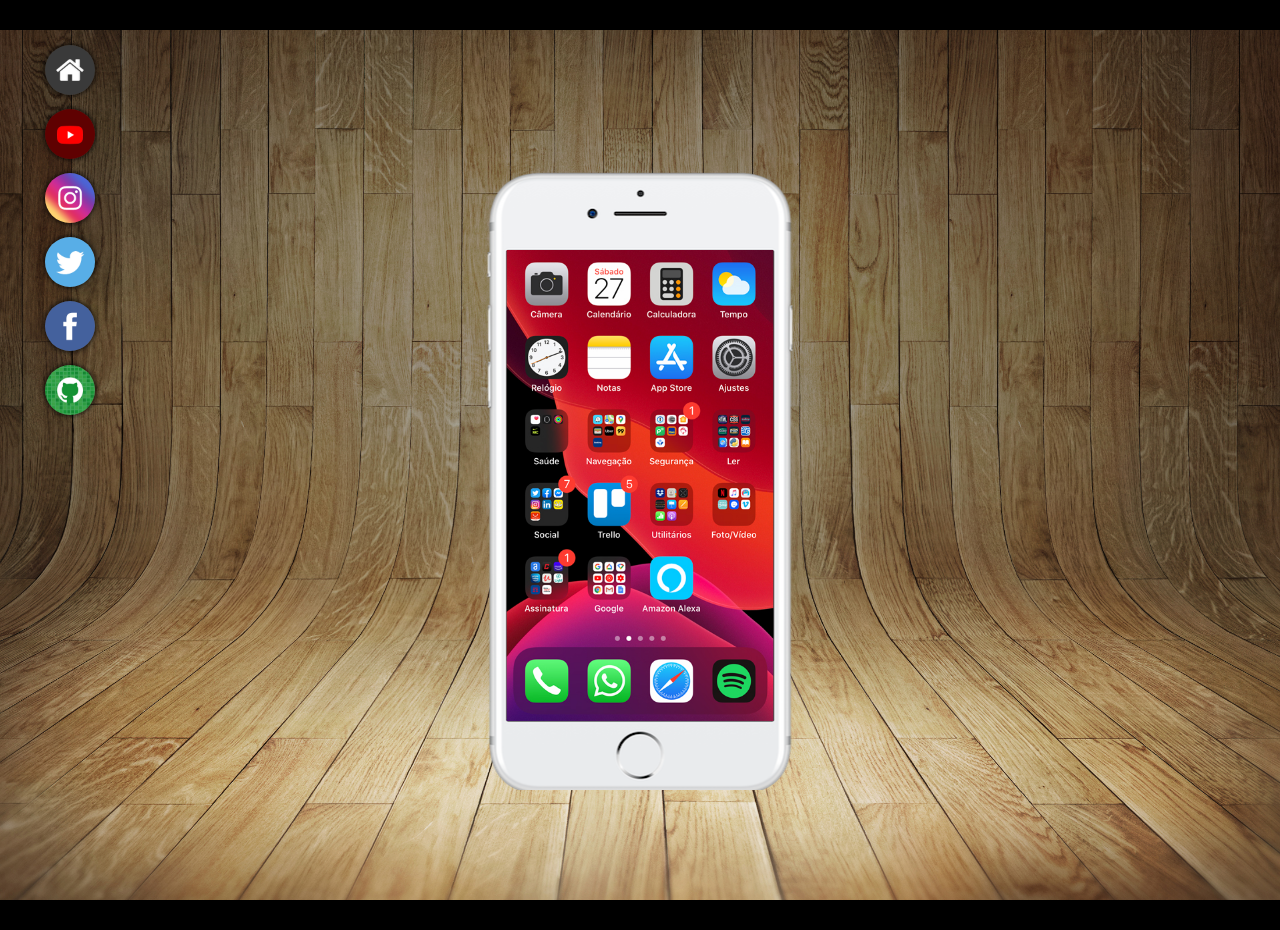
==== index.html @ 86c83931 "copia" ====
<!DOCTYPE html>
<html lang="pt-BR">
<head>
    <meta charset="UTF-8">
    <meta name="viewport" content="width=device-width, initial-scale=1.0">
    <link rel="stylesheet" href="estilos/estilos.css">
    <title>Redes Sociais</title>
</head>
<body>
   <main>

    <section id="telefone">
        <iframe src="home.html" frameborder="0" name="tela" id="tela"></iframe>
    </section>

        <section id="redes">
           <a href="home.html" target="tela"><img src="estilos/imagens/logo-home.jpg" alt="home"></a><br>
            <a href="youtube.html" target="tela"> <img src="estilos/imagens/logo-youtube.jpg" alt="youtube"></a><br>
             <a href="instagram.html" target="tela"><img src="estilos/imagens/logo-instagram.jpg" alt="instagram"></a><br>
              <a href="twitter.html" target="tela"><img src="estilos/imagens/logo-twitter.jpg" alt="twitter"></a><br>
               <a href="facebook.html" target="tela"><img src="estilos/imagens/logo-facebook.jpg" alt="facebook"></a><br>
                <a href="git.html" target="tela"><img src="estilos/imagens/logo-github.jpg" alt="github"></a><br>
        </section>
        
   </main>
</body>
</html>
---- estilos/estilos.css ----
@charset "UTF-8";
* {
    margin: 0;
    padding: 0;
    box-sizing: border-box;
    font-family: Arial, Helvetica, sans-serif;
}
html, body {
    height: 100vh;
    width: 100vw;
    background-color: black;
}
body {
    background: url('imagens/fundo-madeira.jpg');
    background-size: cover;
    background-position: center;
    background-attachment: fixed;
}
main {
    position: relative;
    height: 100vh;
}
section#telefone {
    position: absolute;
    top: 50%;
    left: 50%;
    transform: translate(-50%, -50%);
    width: 311px;
    height: 620px;
    background: url("imagens/frame-iphone.png");
}
iframe#tela {
    position: relative;
    top: 80px;
    left: 22px;
    width: 267px;
    height: 471px;
    border: none;
}
section#redes {
    text-align: left;
    margin: 30px;
    padding: 10px;
}
section#redes > a > img {
    width: 50px;
    height: 50px;
    margin: 5px;
    border-radius: 50px;
    box-shadow: 0px 0px 5px 1px rgba(0, 0, 0, 0.774);
    box-sizing: border-box;
}
section#redes > a > img:hover {
    transform:perspective(30px) rotateY(20grad);
    transition: 0.7s;
    border: 1px solid rgba(255, 255, 255, 0.39);
}
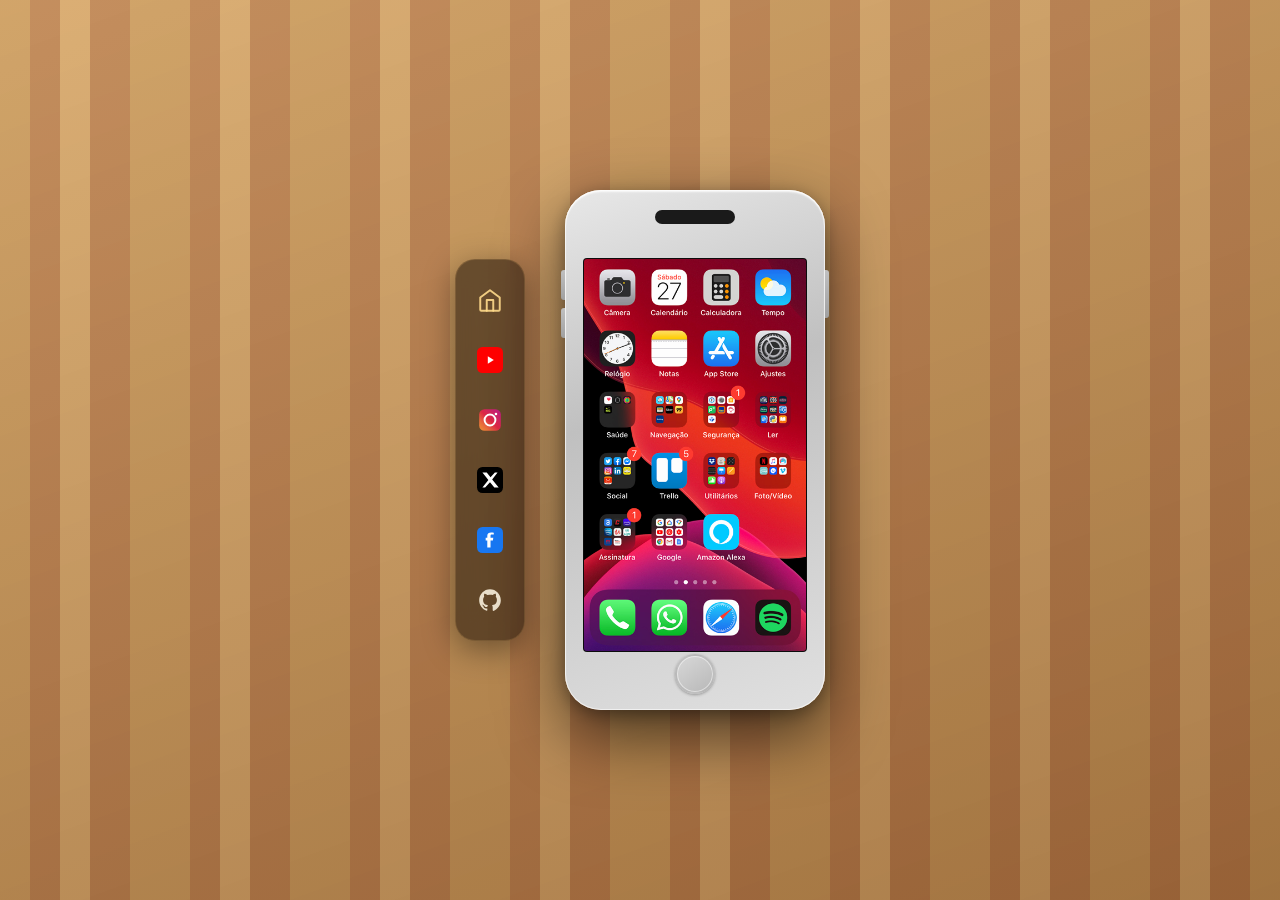
==== commit 356f9024: "atualizada" ====
--- a/index.html
+++ b/index.html
@@ -1,27 +1,88 @@
 <!DOCTYPE html>
 <html lang="pt-BR">
 <head>
-    <meta charset="UTF-8">
-    <meta name="viewport" content="width=device-width, initial-scale=1.0">
-    <link rel="stylesheet" href="estilos/estilos.css">
-    <title>Redes Sociais</title>
+  <meta charset="UTF-8">
+  <meta name="viewport" content="width=device-width, initial-scale=1.0">
+  <title>Página Pessoal</title>
+  <link rel="stylesheet" href="estilos/estilos.css">
 </head>
 <body>
-   <main>
 
-    <section id="telefone">
-        <iframe src="home.html" frameborder="0" name="tela" id="tela"></iframe>
+  <div class="wood-overlay" aria-hidden="true"></div>
+
+  <main class="layout">
+
+    <nav class="sidebar" aria-label="Redes sociais">
+
+      <a href="home.html" target="tela" aria-label="Página inicial">
+        <svg viewBox="0 0 24 24" fill="none" stroke="rgba(255,220,140,0.9)" stroke-width="1.8"
+             stroke-linecap="round" stroke-linejoin="round" aria-hidden="true">
+          <path d="M3 9.75L12 3l9 6.75V21a1 1 0 01-1 1H4a1 1 0 01-1-1V9.75z"/>
+          <path d="M9 22V12h6v10"/>
+        </svg>
+      </a>
+
+      <a href="youtube.html" target="tela" aria-label="YouTube">
+        <svg viewBox="0 0 24 24" aria-hidden="true">
+          <rect width="24" height="24" rx="5" fill="#FF0000"/>
+          <path d="M21.8 8s-.2-1.4-.8-2c-.77-.8-1.62-.81-2.01-.86C16.19 5 12 5 12 5s-4.19 0-7 .14c-.4.05-1.24.06-2.01.86-.6.6-.8 2-.8 2S2 9.6 2 11.2v1.5c0 1.6.2 3.2.2 3.2s.2 1.4.8 2c.77.8 1.8.77 2.26.86C6.8 19 12 19 12 19s4.19 0 7-.15c.4-.05 1.24-.06 2.01-.86.6-.6.8-2 .8-2s.2-1.6.2-3.2v-1.5C22 9.6 21.8 8 21.8 8z" fill="#FF0000"/>
+          <polygon fill="white" points="10,8.5 15.5,12 10,15.5"/>
+        </svg>
+      </a>
+
+      <a href="instagram.html" target="tela" aria-label="Instagram">
+        <svg viewBox="0 0 24 24" aria-hidden="true">
+          <defs>
+            <linearGradient id="ig-grad" x1="0%" y1="100%" x2="100%" y2="0%">
+              <stop offset="0%"   stop-color="#f09433"/>
+              <stop offset="25%"  stop-color="#e6683c"/>
+              <stop offset="50%"  stop-color="#dc2743"/>
+              <stop offset="75%"  stop-color="#cc2366"/>
+              <stop offset="100%" stop-color="#bc1888"/>
+            </linearGradient>
+          </defs>
+          <rect x="2" y="2" width="20" height="20" rx="5" fill="url(#ig-grad)"/>
+          <circle cx="12" cy="12" r="5" fill="none" stroke="white" stroke-width="1.8"/>
+          <circle cx="17.5" cy="6.5" r="1.2" fill="white"/>
+        </svg>
+      </a>
+
+      <a href="twitter.html" target="tela" aria-label="Twitter / X">
+        <svg viewBox="0 0 24 24" aria-hidden="true">
+          <rect width="24" height="24" rx="5" fill="#000"/>
+          <path d="M5 5h4l3.5 4.5L16.5 5H19l-5 6.5L20 19h-4l-4-5-4.5 5H5l5.5-7L5 5z" fill="white"/>
+        </svg>
+      </a>
+
+      <a href="facebook.html" target="tela" aria-label="Facebook">
+        <svg viewBox="0 0 24 24" aria-hidden="true">
+          <rect width="24" height="24" rx="5" fill="#1877F2"/>
+          <path d="M15.5 7H13.5C12.9 7 12.5 7.4 12.5 8v2H15l-.3 2.5H12.5V19h-3v-6.5H8V10h1.5V8C9.5 5.8 11 5 13 5c.8 0 1.7.1 2.5.2V7z" fill="white"/>
+        </svg>
+      </a>
+
+      <a href="git.html" target="tela" aria-label="GitHub">
+        <svg viewBox="0 0 24 24" fill="rgba(240,230,210,0.95)" aria-hidden="true">
+          <path d="M12 2C6.48 2 2 6.58 2 12.26c0 4.53 2.87 8.37 6.84 9.73.5.09.68-.22.68-.49v-1.7c-2.78.62-3.37-1.37-3.37-1.37-.45-1.17-1.11-1.49-1.11-1.49-.91-.63.07-.62.07-.62 1 .07 1.53 1.06 1.53 1.06.89 1.56 2.34 1.11 2.91.85.09-.66.35-1.11.63-1.37-2.22-.26-4.56-1.14-4.56-5.06 0-1.12.39-2.03 1.03-2.75-.1-.26-.45-1.3.1-2.71 0 0 .84-.27 2.75 1.05a9.4 9.4 0 012.5-.34c.85 0 1.7.11 2.5.34 1.91-1.32 2.75-1.05 2.75-1.05.55 1.41.2 2.45.1 2.71.64.72 1.03 1.63 1.03 2.75 0 3.93-2.34 4.8-4.57 5.05.36.32.68.94.68 1.9v2.81c0 .27.18.59.69.49C19.13 20.62 22 16.79 22 12.26 22 6.58 17.52 2 12 2z"/>
+        </svg>
+      </a>
+
+    </nav>
+
+    <section aria-label="Tela do smartphone">
+      <div class="phone-wrap" role="img" aria-label="Smartphone exibindo conteúdo da página selecionada">
+        <div class="phone-frame"    aria-hidden="true"></div>
+        <div class="phone-notch"    aria-hidden="true"></div>
+        <div class="phone-side-btn" aria-hidden="true"></div>
+        <div class="phone-vol-btn"  aria-hidden="true"></div>
+        <div class="phone-screen">
+          <iframe src="home.html" name="tela" title="Conteúdo da página selecionada"></iframe>
+        </div>
+        <div class="phone-home-btn" aria-hidden="true"></div>
+      </div>
     </section>
 
-        <section id="redes">
-           <a href="home.html" target="tela"><img src="estilos/imagens/logo-home.jpg" alt="home"></a><br>
-            <a href="youtube.html" target="tela"> <img src="estilos/imagens/logo-youtube.jpg" alt="youtube"></a><br>
-             <a href="instagram.html" target="tela"><img src="estilos/imagens/logo-instagram.jpg" alt="instagram"></a><br>
-              <a href="twitter.html" target="tela"><img src="estilos/imagens/logo-twitter.jpg" alt="twitter"></a><br>
-               <a href="facebook.html" target="tela"><img src="estilos/imagens/logo-facebook.jpg" alt="facebook"></a><br>
-                <a href="git.html" target="tela"><img src="estilos/imagens/logo-github.jpg" alt="github"></a><br>
-        </section>
-        
-   </main>
+  </main>
+
 </body>
 </html>
--- a/estilos/estilos.css
+++ b/estilos/estilos.css
@@ -5,53 +5,250 @@
     box-sizing: border-box;
     font-family: Arial, Helvetica, sans-serif;
 }
-html, body {
-    height: 100vh;
-    width: 100vw;
-    background-color: black;
-}
-body {
-    background: url('imagens/fundo-madeira.jpg');
-    background-size: cover;
-    background-position: center;
-    background-attachment: fixed;
-}
-main {
-    position: relative;
-    height: 100vh;
-}
-section#telefone {
-    position: absolute;
-    top: 50%;
-    left: 50%;
-    transform: translate(-50%, -50%);
-    width: 311px;
-    height: 620px;
-    background: url("imagens/frame-iphone.png");
-}
-iframe#tela {
-    position: relative;
-    top: 80px;
-    left: 22px;
-    width: 267px;
-    height: 471px;
-    border: none;
-}
-section#redes {
-    text-align: left;
-    margin: 30px;
-    padding: 10px;
-}
-section#redes > a > img {
-    width: 50px;
-    height: 50px;
-    margin: 5px;
-    border-radius: 50px;
-    box-shadow: 0px 0px 5px 1px rgba(0, 0, 0, 0.774);
-    box-sizing: border-box;
-}
-section#redes > a > img:hover {
-    transform:perspective(30px) rotateY(20grad);
-    transition: 0.7s;
-    border: 1px solid rgba(255, 255, 255, 0.39);
-}+@import url('https://fonts.googleapis.com/css2?family=DM+Sans:wght@300;400;500&family=Playfair+Display:wght@700&display=swap');
+
+    *, *::before, *::after { margin: 0; padding: 0; box-sizing: border-box; }
+
+    :root {
+      --phone-w: 260px;
+      --phone-h: 520px;
+      --phone-screen-top: 68px;
+      --phone-screen-left: 18px;
+      --phone-screen-w: 224px;
+      --phone-screen-h: 394px;
+    }
+
+    html, body { height: 100%; width: 100%; }
+
+    body {
+      font-family: 'DM Sans', sans-serif;
+      background: repeating-linear-gradient(
+        90deg,
+        #c8975a 0px,   #c8975a 30px,
+        #b87c4c 30px,  #b87c4c 60px,
+        #d4a468 60px,  #d4a468 90px,
+        #b87c4c 90px,  #b87c4c 130px,
+        #c8975a 130px, #c8975a 160px
+      );
+      background-size: 160px 100%;
+      min-height: 100vh;
+      display: flex;
+      align-items: center;
+      justify-content: center;
+      overflow: hidden;
+    }
+
+    .wood-overlay {
+      position: fixed;
+      inset: 0;
+      background: linear-gradient(160deg, rgba(255,230,180,0.18) 0%, rgba(80,40,10,0.32) 100%);
+      pointer-events: none;
+      z-index: 0;
+    }
+
+    .layout {
+      position: relative;
+      z-index: 1;
+      display: flex;
+      align-items: center;
+      gap: 40px;
+      padding: 24px;
+    }
+
+    .sidebar {
+      display: flex;
+      flex-direction: column;
+      gap: 12px;
+      background: rgba(30,18,8,0.55);
+      backdrop-filter: blur(12px);
+      -webkit-backdrop-filter: blur(12px);
+      border-radius: 20px;
+      padding: 16px 10px;
+      border: 1px solid rgba(255,200,120,0.15);
+      box-shadow: 0 8px 32px rgba(0,0,0,0.4);
+    }
+
+    .sidebar a {
+      display: flex;
+      align-items: center;
+      justify-content: center;
+      width: 48px;
+      height: 48px;
+      border-radius: 14px;
+      text-decoration: none;
+      transition: background 0.2s, transform 0.2s;
+      position: relative;
+      outline: none;
+    }
+
+    .sidebar a:hover,
+    .sidebar a:focus-visible {
+      background: rgba(255,180,80,0.18);
+      transform: scale(1.12);
+    }
+
+    .sidebar a:focus-visible {
+      box-shadow: 0 0 0 3px rgba(255,180,80,0.6);
+    }
+
+    .sidebar a svg { width: 26px; height: 26px; }
+
+    .sidebar .tooltip {
+      position: absolute;
+      left: 58px;
+      background: rgba(20,10,0,0.92);
+      color: #ffe5b0;
+      font-size: 12px;
+      font-weight: 500;
+      padding: 4px 10px;
+      border-radius: 8px;
+      white-space: nowrap;
+      pointer-events: none;
+      opacity: 0;
+      transform: translateX(-6px);
+      transition: opacity 0.18s, transform 0.18s;
+      z-index: 10;
+      letter-spacing: 0.03em;
+    }
+
+    .sidebar a:hover .tooltip,
+    .sidebar a:focus-visible .tooltip {
+      opacity: 1;
+      transform: translateX(0);
+    }
+
+    .phone-wrap {
+      position: relative;
+      width: var(--phone-w);
+      height: var(--phone-h);
+      flex-shrink: 0;
+    }
+
+    .phone-frame {
+      position: absolute;
+      inset: 0;
+      border-radius: 36px;
+      background: linear-gradient(160deg, #e8e8e8 0%, #c0c0c0 40%, #e0e0e0 100%);
+      box-shadow:
+        0 0 0 1px rgba(255,255,255,0.6) inset,
+        0 2px 2px rgba(255,255,255,0.8) inset,
+        0 24px 64px rgba(0,0,0,0.6),
+        0 4px 16px rgba(0,0,0,0.3);
+    }
+
+    .phone-notch {
+      position: absolute;
+      top: 20px;
+      left: 50%;
+      transform: translateX(-50%);
+      width: 80px;
+      height: 14px;
+      background: #1a1a1a;
+      border-radius: 10px;
+      z-index: 2;
+    }
+
+    .phone-screen {
+      position: absolute;
+      top: var(--phone-screen-top);
+      left: var(--phone-screen-left);
+      width: var(--phone-screen-w);
+      height: var(--phone-screen-h);
+      border-radius: 4px;
+      overflow: hidden;
+      background: #111;
+      border: 1px solid rgba(0,0,0,0.3);
+    }
+
+    .phone-screen iframe {
+      width: 100%;
+      height: 100%;
+      border: none;
+      display: block;
+    }
+
+    .phone-home-btn {
+      position: absolute;
+      bottom: 16px;
+      left: 50%;
+      transform: translateX(-50%);
+      width: 40px;
+      height: 40px;
+      border-radius: 50%;
+      border: 2px solid rgba(180,180,180,0.6);
+      background: linear-gradient(145deg, #d8d8d8, #b8b8b8);
+      box-shadow: 0 1px 3px rgba(0,0,0,0.3), 0 0 0 1px rgba(255,255,255,0.5) inset;
+    }
+
+    .phone-side-btn {
+      position: absolute;
+      right: -4px;
+      top: 80px;
+      width: 4px;
+      height: 48px;
+      background: linear-gradient(180deg, #c0c0c0, #a0a0a0);
+      border-radius: 0 3px 3px 0;
+    }
+
+    .phone-vol-btn {
+      position: absolute;
+      left: -4px;
+      top: 80px;
+      width: 4px;
+      height: 30px;
+      background: linear-gradient(180deg, #c0c0c0, #a0a0a0);
+      border-radius: 3px 0 0 3px;
+    }
+
+    .phone-vol-btn::after {
+      content: '';
+      position: absolute;
+      top: 38px;
+      left: 0;
+      width: 4px;
+      height: 30px;
+      background: linear-gradient(180deg, #c0c0c0, #a0a0a0);
+      border-radius: 3px 0 0 3px;
+    }
+
+    @media (max-width: 640px) {
+      body {
+        align-items: flex-start;
+        overflow-y: auto;
+      }
+
+      .layout {
+        flex-direction: column;
+        align-items: center;
+        gap: 24px;
+        padding: 24px 16px 40px;
+        min-height: 100vh;
+      }
+
+      .sidebar {
+        flex-direction: row;
+        border-radius: 16px;
+        padding: 10px 14px;
+        gap: 8px;
+        order: 2;
+      }
+
+      .sidebar a {
+        width: 44px;
+        height: 44px;
+        border-radius: 12px;
+      }
+
+      .sidebar .tooltip { display: none; }
+
+      .phone-wrap { order: 1; }
+
+      :root {
+        --phone-w: 220px;
+        --phone-h: 440px;
+        --phone-screen-top: 58px;
+        --phone-screen-left: 15px;
+        --phone-screen-w: 190px;
+        --phone-screen-h: 332px;
+      }
+    }
